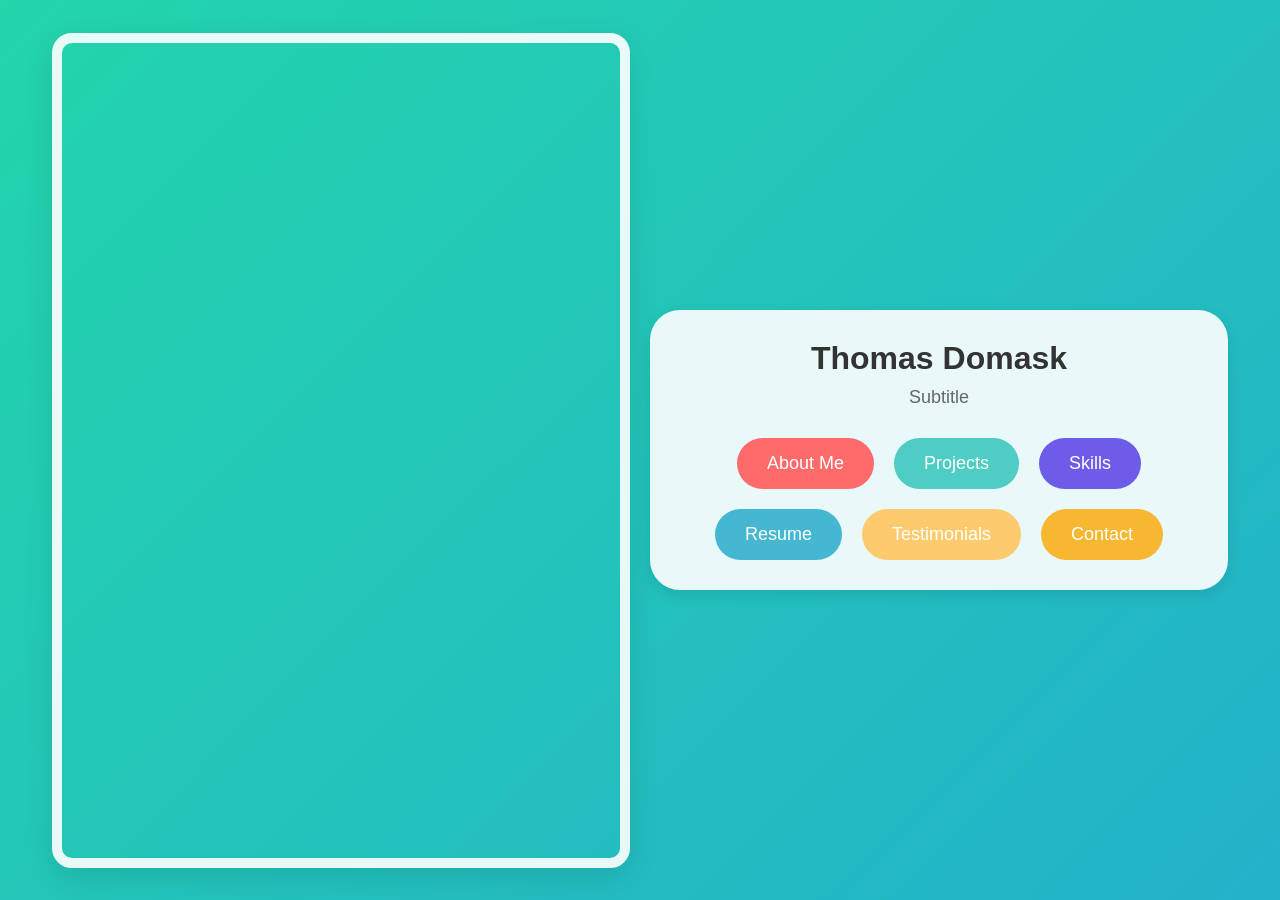
==== index.html @ 439bab8e "Update index.html" ====
<!DOCTYPE html>
<html lang="en">
<head>
    <meta charset="UTF-8">
    <meta name="viewport" content="width=device-width, initial-scale=1.0">
    <title>Thomas Domask's Portfolio</title>
    <style>
        :root {
            --container-bg: rgba(255, 255, 255, 0.9);
            --text-color: #333;
            --subtitle-color: #666;
            --shadow-color: rgba(0, 0, 0, 0.1);
            --border-color: rgba(255, 255, 255, 0.9);
        }
        @media (prefers-color-scheme: dark) {
            :root {
                --container-bg: rgba(30, 30, 30, 0.9);
                --text-color: #f0f0f0;
                --subtitle-color: #bbb;
                --shadow-color: rgba(0, 0, 0, 0.3);
                --border-color: rgba(30, 30, 30, 0.9);
            }
        }
        @keyframes gradient {
            0% { background-position: 0% 50%; }
            50% { background-position: 100% 50%; }
            100% { background-position: 0% 50%; }
        }
        html, body {
            height: 100%;
            margin: 0;
            padding: 0;
            overflow: hidden;
        }
        body {
            font-family: 'Arial', sans-serif;
            background: linear-gradient(-45deg, #ee7752, #e73c7e, #23a6d5, #23d5ab);
            background-size: 400% 400%;
            animation: gradient 15s ease infinite;
            display: flex;
            justify-content: center;
            align-items: center;
            color: var(--text-color);
        }
        .main-container {
            display: flex;
            width: 95%;
            height: 95vh;
            align-items: center;
            padding: 20px;
            box-sizing: border-box;
        }
        .image-container {
            flex: 1;
            height: 100%;
            display: flex;
            justify-content: center;
            align-items: center;
            padding-right: 20px;
        }
        .image-wrapper {
            width: 100%;
            height: 100%;
            position: relative;
            border: 10px solid var(--border-color);
            border-radius: 20px;
            overflow: hidden;
            box-shadow: 0 10px 30px var(--shadow-color);
        }
        .image {
            width: 100%;
            height: 100%;
            background-image: url('https://placeholder.com/1000x2000');
            background-size: cover;
            background-position: center;
            background-repeat: no-repeat;
        }
        .content-container {
            flex: 1;
            height: 100%;
            display: flex;
            justify-content: flex-start;
            align-items: center;
        }
        .content {
            background-color: var(--container-bg);
            border-radius: 30px;
            padding: 30px;
            width: 100%;
            max-height: 100%;
            overflow-y: auto;
            text-align: center;
            box-shadow: 0 5px 15px var(--shadow-color);
        }
        .name-title {
            text-align: center;
            margin-bottom: 30px;
        }
        h1 {
            color: var(--text-color);
            margin: 0 0 10px 0;
        }
        .subtitle {
            margin: 0;
            font-size: 18px;
            color: var(--subtitle-color);
        }
        .button-container {
            display: flex;
            justify-content: center;
            flex-wrap: wrap;
            gap: 20px;
            margin-top: 30px;
        }
        .button {
            padding: 15px 30px;
            font-size: 18px;
            text-decoration: none;
            color: white;
            border-radius: 50px;
            transition: transform 0.3s, box-shadow 0.3s;
        }
        .button:hover {
            transform: translateY(-5px);
            box-shadow: 0 5px 15px var(--shadow-color);
        }
        #aboutme { background-color: #ff6b6b; }
        #projects { background-color: #4ecdc4; }
        #skills { background-color: #6c5ce7; }
        #testimonials { background-color: #fdcb6e; }
        #resume { background-color: #45b7d1; }
        #contact { background-color: #f7b731; }

        @media (max-width: 768px) {
            .main-container {
                flex-direction: column;
                height: auto;
                overflow-y: auto;
            }
            .image-container, .content-container {
                width: 100%;
                padding-right: 0;
                margin-bottom: 20px;
            }
            .image-wrapper {
                height: 50vh;
            }
            .content {
                max-height: none;
            }
        }
    </style>
</head>
<body>
    <div class="main-container">
        <div class="image-container">
            <div class="image-wrapper">
                <div class="image"></div>
            </div>
        </div>
        <div class="content-container">
            <div class="content">
                <div class="name-title">
                    <h1>Thomas Domask</h1>
                    <p class="subtitle">Subtitle</p>
                </div>
                <div class="button-container">
                    <a href="#aboutme" class="button" id="aboutme">About Me</a>
                    <a href="#" class="button" id="projects">Projects</a>
                    <a href="#" class="button" id="skills">Skills</a>
                    <a href="#" class="button" id="resume">Resume</a>
                    <a href="#" class="button" id="testimonials">Testimonials</a>
                    <a href="#" class="button" id="contact">Contact</a>
                </div>
            </div>
        </div>
    </div>
</body>
</html>
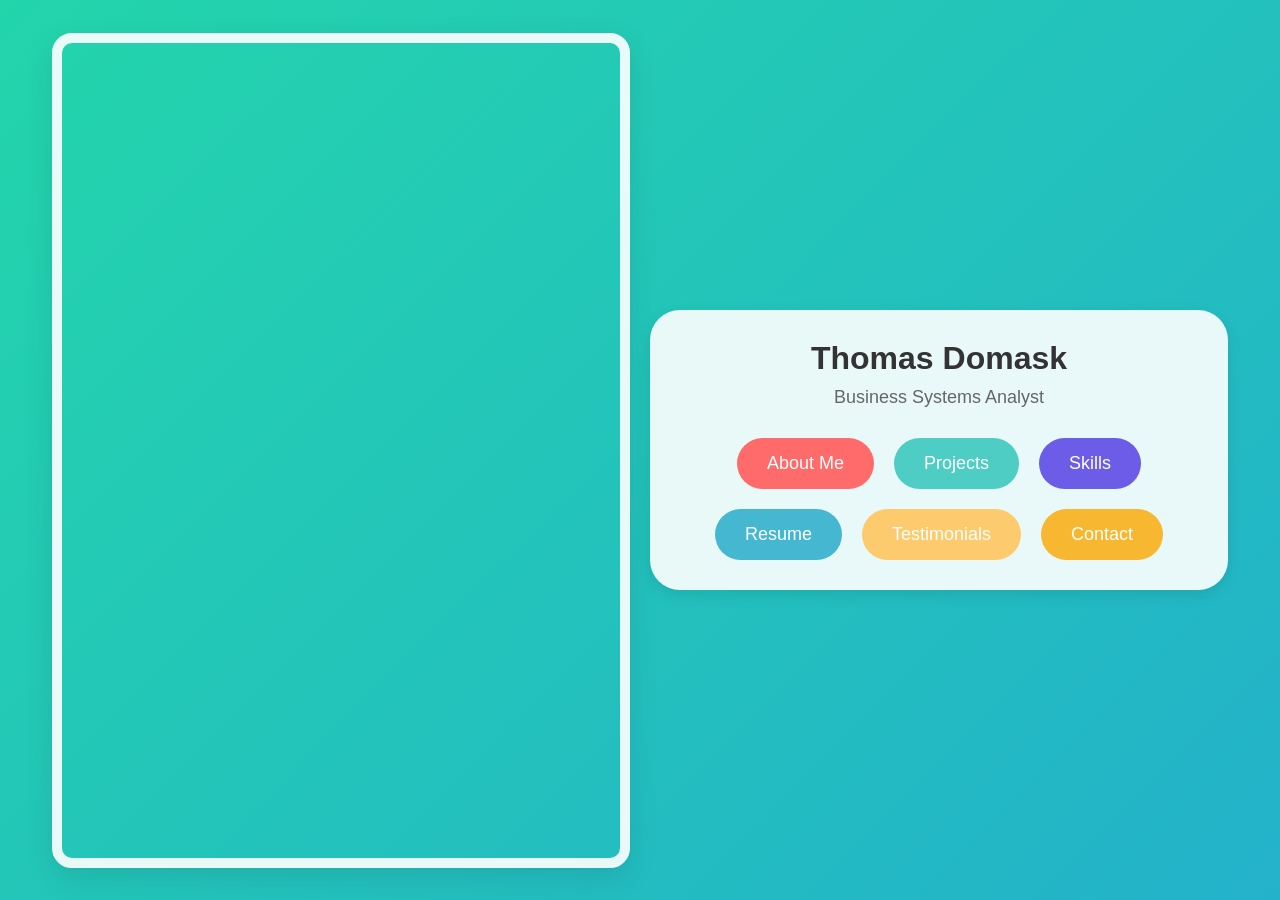
==== commit bb266ca0: "Update index.html" ====
--- a/index.html
+++ b/index.html
@@ -30,7 +30,6 @@
             height: 100%;
             margin: 0;
             padding: 0;
-            overflow: hidden;
         }
         body {
             font-family: 'Arial', sans-serif;
@@ -132,21 +131,37 @@
         #contact { background-color: #f7b731; }
 
         @media (max-width: 768px) {
+            body {
+                height: auto;
+                overflow-y: auto;
+            }
             .main-container {
                 flex-direction: column;
                 height: auto;
-                overflow-y: auto;
+                width: 100%;
+                padding: 10px;
+                box-sizing: border-box;
             }
             .image-container, .content-container {
                 width: 100%;
+                height: auto;
                 padding-right: 0;
                 margin-bottom: 20px;
             }
             .image-wrapper {
-                height: 50vh;
+                height: 40vh;
+                max-height: 300px;
             }
             .content {
                 max-height: none;
+                padding: 20px;
+            }
+            .button-container {
+                gap: 10px;
+            }
+            .button {
+                padding: 10px 20px;
+                font-size: 16px;
             }
         }
     </style>
@@ -162,15 +177,15 @@
             <div class="content">
                 <div class="name-title">
                     <h1>Thomas Domask</h1>
-                    <p class="subtitle">Subtitle</p>
+                    <p class="subtitle">Business Systems Analyst</p>
                 </div>
                 <div class="button-container">
-                    <a href="#aboutme" class="button" id="aboutme">About Me</a>
-                    <a href="#" class="button" id="projects">Projects</a>
-                    <a href="#" class="button" id="skills">Skills</a>
-                    <a href="#" class="button" id="resume">Resume</a>
-                    <a href="#" class="button" id="testimonials">Testimonials</a>
-                    <a href="#" class="button" id="contact">Contact</a>
+                    <a href="aboutme.html" class="button" id="aboutme">About Me</a>
+                    <a href="projects.html" class="button" id="projects">Projects</a>
+                    <a href="skills.html" class="button" id="skills">Skills</a>
+                    <a href="resume.html" class="button" id="resume">Resume</a>
+                    <a href="testimonials.html" class="button" id="testimonials">Testimonials</a>
+                    <a href="contact.html" class="button" id="contact">Contact</a>
                 </div>
             </div>
         </div>
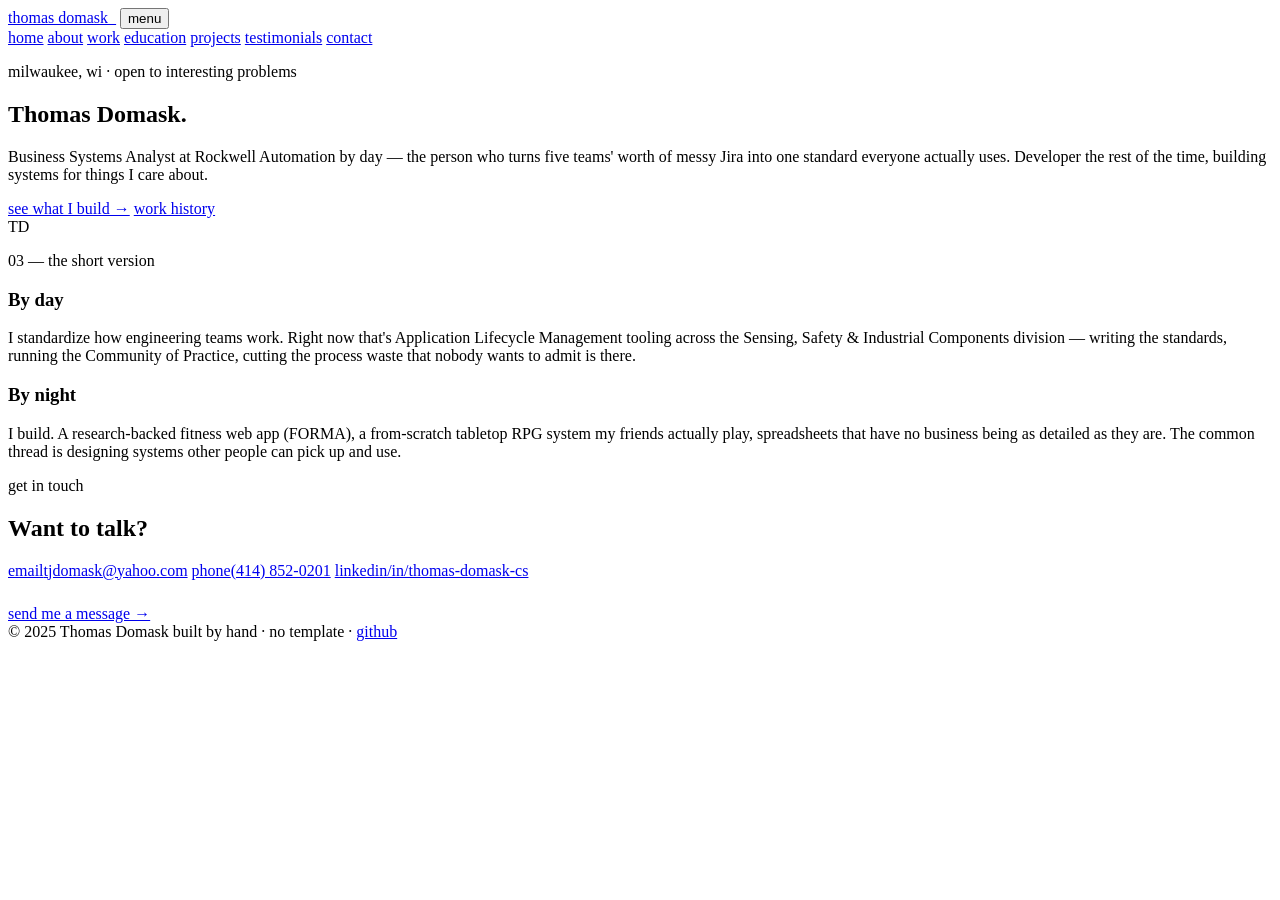
==== commit fcd5409b: "Add files via upload" ====
--- a/index.html
+++ b/index.html
@@ -1,194 +1,113 @@
 <!DOCTYPE html>
 <html lang="en">
 <head>
-    <meta charset="UTF-8">
-    <meta name="viewport" content="width=device-width, initial-scale=1.0">
-    <title>Thomas Domask's Portfolio</title>
-    <style>
-        :root {
-            --container-bg: rgba(255, 255, 255, 0.9);
-            --text-color: #333;
-            --subtitle-color: #666;
-            --shadow-color: rgba(0, 0, 0, 0.1);
-            --border-color: rgba(255, 255, 255, 0.9);
-        }
-        @media (prefers-color-scheme: dark) {
-            :root {
-                --container-bg: rgba(30, 30, 30, 0.9);
-                --text-color: #f0f0f0;
-                --subtitle-color: #bbb;
-                --shadow-color: rgba(0, 0, 0, 0.3);
-                --border-color: rgba(30, 30, 30, 0.9);
-            }
-        }
-        @keyframes gradient {
-            0% { background-position: 0% 50%; }
-            50% { background-position: 100% 50%; }
-            100% { background-position: 0% 50%; }
-        }
-        html, body {
-            height: 100%;
-            margin: 0;
-            padding: 0;
-        }
-        body {
-            font-family: 'Arial', sans-serif;
-            background: linear-gradient(-45deg, #ee7752, #e73c7e, #23a6d5, #23d5ab);
-            background-size: 400% 400%;
-            animation: gradient 15s ease infinite;
-            display: flex;
-            justify-content: center;
-            align-items: center;
-            color: var(--text-color);
-        }
-        .main-container {
-            display: flex;
-            width: 95%;
-            height: 95vh;
-            align-items: center;
-            padding: 20px;
-            box-sizing: border-box;
-        }
-        .image-container {
-            flex: 1;
-            height: 100%;
-            display: flex;
-            justify-content: center;
-            align-items: center;
-            padding-right: 20px;
-        }
-        .image-wrapper {
-            width: 100%;
-            height: 100%;
-            position: relative;
-            border: 10px solid var(--border-color);
-            border-radius: 20px;
-            overflow: hidden;
-            box-shadow: 0 10px 30px var(--shadow-color);
-        }
-        .image {
-            width: 100%;
-            height: 100%;
-            background-image: url('https://placeholder.com/1000x2000');
-            background-size: cover;
-            background-position: center;
-            background-repeat: no-repeat;
-        }
-        .content-container {
-            flex: 1;
-            height: 100%;
-            display: flex;
-            justify-content: flex-start;
-            align-items: center;
-        }
-        .content {
-            background-color: var(--container-bg);
-            border-radius: 30px;
-            padding: 30px;
-            width: 100%;
-            max-height: 100%;
-            overflow-y: auto;
-            text-align: center;
-            box-shadow: 0 5px 15px var(--shadow-color);
-        }
-        .name-title {
-            text-align: center;
-            margin-bottom: 30px;
-        }
-        h1 {
-            color: var(--text-color);
-            margin: 0 0 10px 0;
-        }
-        .subtitle {
-            margin: 0;
-            font-size: 18px;
-            color: var(--subtitle-color);
-        }
-        .button-container {
-            display: flex;
-            justify-content: center;
-            flex-wrap: wrap;
-            gap: 20px;
-            margin-top: 30px;
-        }
-        .button {
-            padding: 15px 30px;
-            font-size: 18px;
-            text-decoration: none;
-            color: white;
-            border-radius: 50px;
-            transition: transform 0.3s, box-shadow 0.3s;
-        }
-        .button:hover {
-            transform: translateY(-5px);
-            box-shadow: 0 5px 15px var(--shadow-color);
-        }
-        #aboutme { background-color: #ff6b6b; }
-        #projects { background-color: #4ecdc4; }
-        #skills { background-color: #6c5ce7; }
-        #testimonials { background-color: #fdcb6e; }
-        #resume { background-color: #45b7d1; }
-        #contact { background-color: #f7b731; }
+  <meta charset="UTF-8" />
+  <meta name="viewport" content="width=device-width, initial-scale=1.0" />
+  <title>Thomas Domask — Business Systems Analyst & Developer</title>
+  <meta name="description" content="Thomas Domask: Business Systems Analyst at Rockwell Automation and self-directed developer based in the Milwaukee area." />
 
-        @media (max-width: 768px) {
-            body {
-                height: auto;
-                overflow-y: auto;
-            }
-            .main-container {
-                flex-direction: column;
-                height: auto;
-                width: 100%;
-                padding: 10px;
-                box-sizing: border-box;
-            }
-            .image-container, .content-container {
-                width: 100%;
-                height: auto;
-                padding-right: 0;
-                margin-bottom: 20px;
-            }
-            .image-wrapper {
-                height: 40vh;
-                max-height: 300px;
-            }
-            .content {
-                max-height: none;
-                padding: 20px;
-            }
-            .button-container {
-                gap: 10px;
-            }
-            .button {
-                padding: 10px 20px;
-                font-size: 16px;
-            }
-        }
-    </style>
+  <!-- fonts: Space Grotesk for display, Inter for body, JetBrains Mono for labels -->
+  <link rel="preconnect" href="https://fonts.googleapis.com" />
+  <link rel="preconnect" href="https://fonts.gstatic.com" crossorigin />
+  <link href="https://fonts.googleapis.com/css2?family=Inter:wght@400;500&family=JetBrains+Mono:wght@400;500&family=Space+Grotesk:wght@500;600;700&display=swap" rel="stylesheet" />
+  <link rel="stylesheet" href="assets/style.css" />
 </head>
 <body>
-    <div class="main-container">
-        <div class="image-container">
-            <div class="image-wrapper">
-                <div class="image"></div>
-            </div>
+  <div class="bg-mesh" aria-hidden="true"></div>
+  <div class="bg-grain" aria-hidden="true"></div>
+
+  <!-- ===================== nav ===================== -->
+  <header class="topbar">
+    <div class="wrap">
+      <a class="brand" href="index.html">thomas&nbsp;domask<span class="dot">_</span></a>
+      <button class="burger" aria-label="Toggle menu" aria-expanded="false">menu</button>
+      <nav class="nav" aria-label="Primary">
+        <a href="index.html">home</a>
+        <a href="about.html">about</a>
+        <a href="experience.html">work</a>
+        <a href="education.html">education</a>
+        <a href="projects.html">projects</a>
+        <a href="testimonials.html">testimonials</a>
+        <a href="contact.html">contact</a>
+      </nav>
+    </div>
+  </header>
+
+  <!-- ===================== hero ===================== -->
+  <main>
+    <section class="hero wrap">
+      <div class="hero-grid">
+        <div>
+          <p class="eyebrow">milwaukee, wi · open to interesting problems</p>
+          <h1>Thomas&nbsp;Domask<span class="accent">.</span></h1>
+          <p class="lede">
+            Business Systems Analyst at Rockwell Automation by day —
+            the person who turns five teams' worth of messy Jira into
+            one standard everyone actually uses. Developer the rest of
+            the time, building systems for things I care about.
+          </p>
+          <div class="cta-row">
+            <a class="btn btn-solid" href="projects.html">see what I build &rarr;</a>
+            <a class="btn btn-ghost" href="experience.html">work history</a>
+          </div>
         </div>
-        <div class="content-container">
-            <div class="content">
-                <div class="name-title">
-                    <h1>Thomas Domask</h1>
-                    <p class="subtitle">Business Systems Analyst</p>
-                </div>
-                <div class="button-container">
-                    <a href="aboutme.html" class="button" id="aboutme">About Me</a>
-                    <a href="projects.html" class="button" id="projects">Projects</a>
-                    <a href="skills.html" class="button" id="skills">Skills</a>
-                    <a href="resume.html" class="button" id="resume">Resume</a>
-                    <a href="testimonials.html" class="button" id="testimonials">Testimonials</a>
-                    <a href="contact.html" class="button" id="contact">Contact</a>
-                </div>
-            </div>
+
+        <!-- portrait placeholder. swap the initials block for a real
+             photo by replacing this div with <img class="portrait-img" ...> -->
+        <div class="portrait" role="img" aria-label="Thomas Domask">TD</div>
+      </div>
+    </section>
+
+    <!-- ============== quick "what I do" strip ============== -->
+    <section class="section wrap">
+      <p class="eyebrow reveal">03 — the short version</p>
+      <div class="card-grid two">
+        <div class="panel reveal">
+          <h3>By day</h3>
+          <p>
+            I standardize how engineering teams work. Right now that's
+            Application Lifecycle Management tooling across the Sensing,
+            Safety &amp; Industrial Components division — writing the
+            standards, running the Community of Practice, cutting the
+            process waste that nobody wants to admit is there.
+          </p>
         </div>
-    </div>
+        <div class="panel reveal">
+          <h3>By night</h3>
+          <p>
+            I build. A research-backed fitness web app (FORMA), a
+            from-scratch tabletop RPG system my friends actually play,
+            spreadsheets that have no business being as detailed as
+            they are. The common thread is designing systems other
+            people can pick up and use.
+          </p>
+        </div>
+      </div>
+    </section>
+
+    <!-- ============== contact teaser ============== -->
+    <section class="section wrap">
+      <div class="panel reveal">
+        <p class="eyebrow">get in touch</p>
+        <h2>Want to talk?</h2>
+        <div class="contact-lines">
+          <a href="mailto:tjdomask@yahoo.com"><span class="k">email</span>tjdomask@yahoo.com</a>
+          <a href="tel:+14148520201"><span class="k">phone</span>(414) 852-0201</a>
+          <a href="https://www.linkedin.com/in/thomas-domask-cs/" target="_blank" rel="noopener"><span class="k">linkedin</span>/in/thomas-domask-cs</a>
+        </div>
+        <div class="cta-row" style="margin-top:1.6rem">
+          <a class="btn btn-solid" href="contact.html">send me a message &rarr;</a>
+        </div>
+      </div>
+    </section>
+  </main>
+
+  <!-- ===================== footer ===================== -->
+  <footer class="foot wrap">
+    <span>&copy; <span data-year>2025</span> Thomas Domask</span>
+    <span>built by hand · no template · <a href="https://github.com/tjdomask23" target="_blank" rel="noopener">github</a></span>
+  </footer>
+
+  <script src="assets/site.js"></script>
 </body>
 </html>
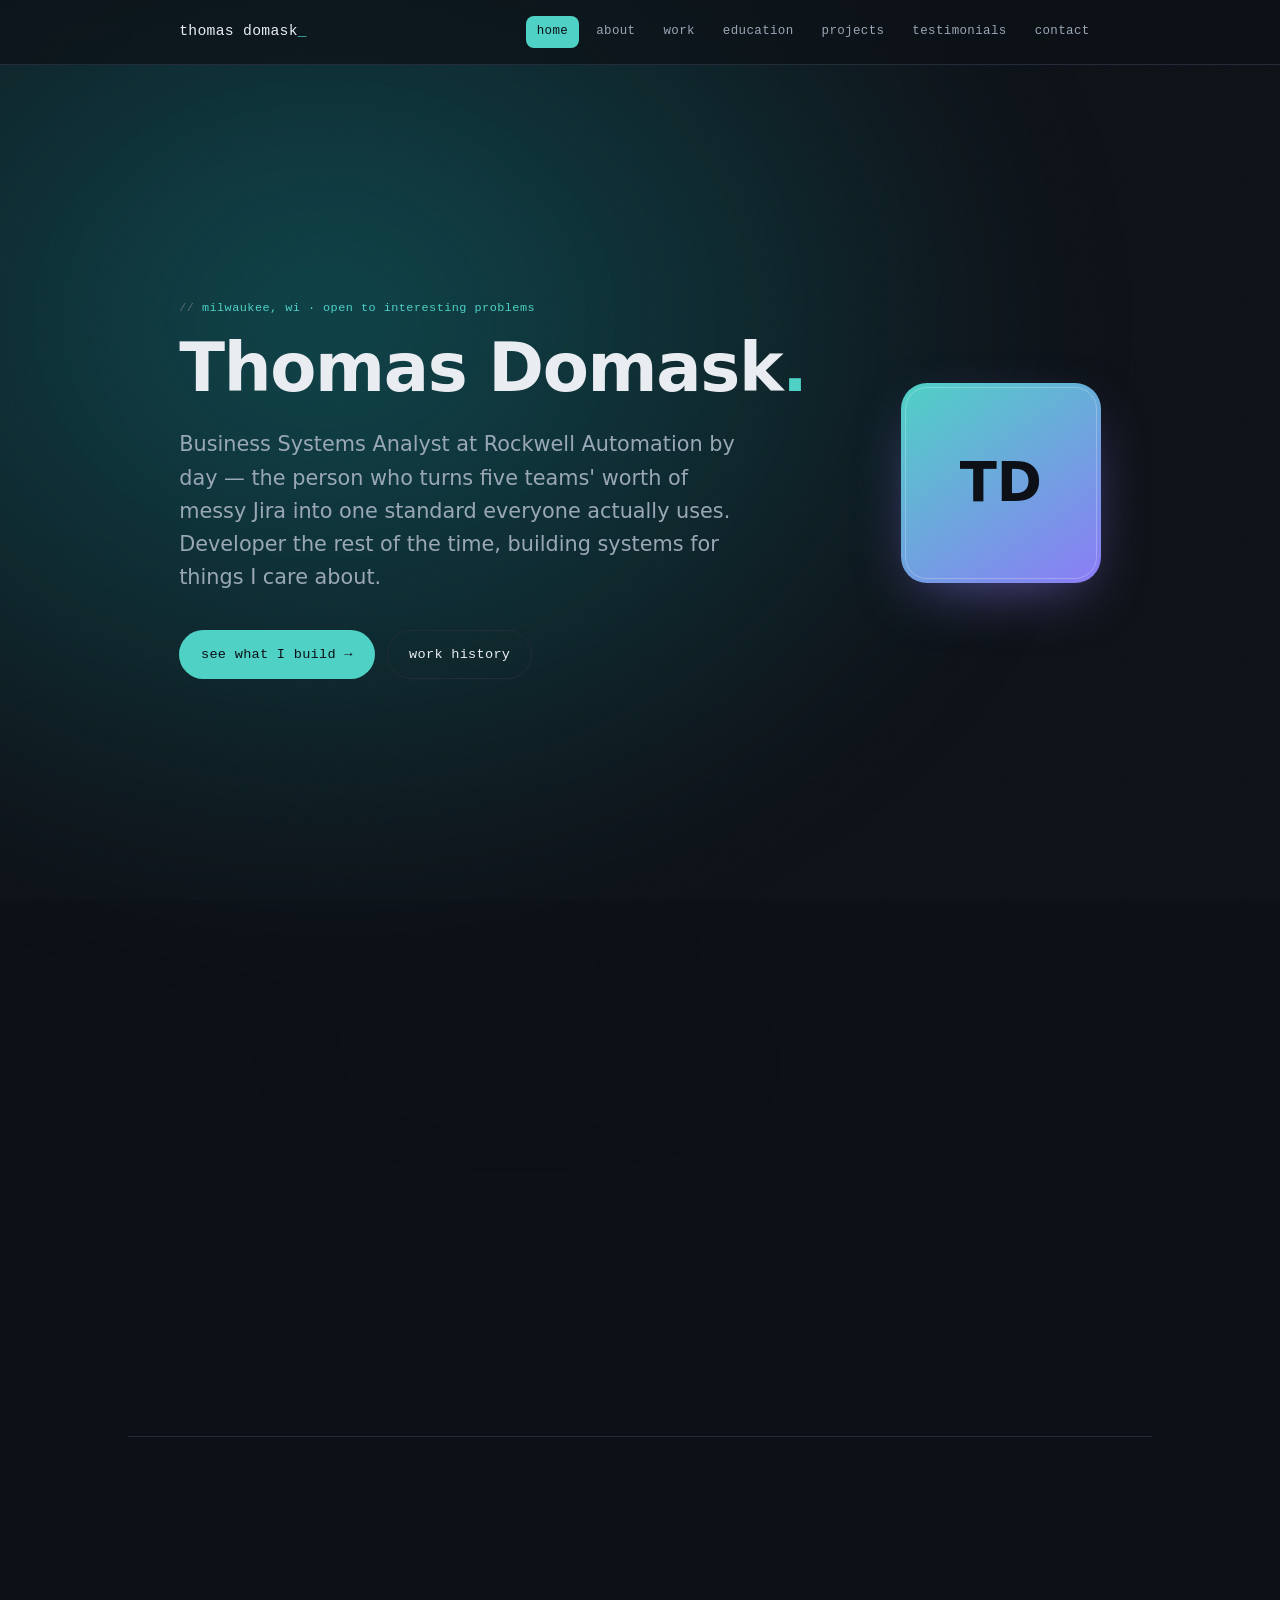
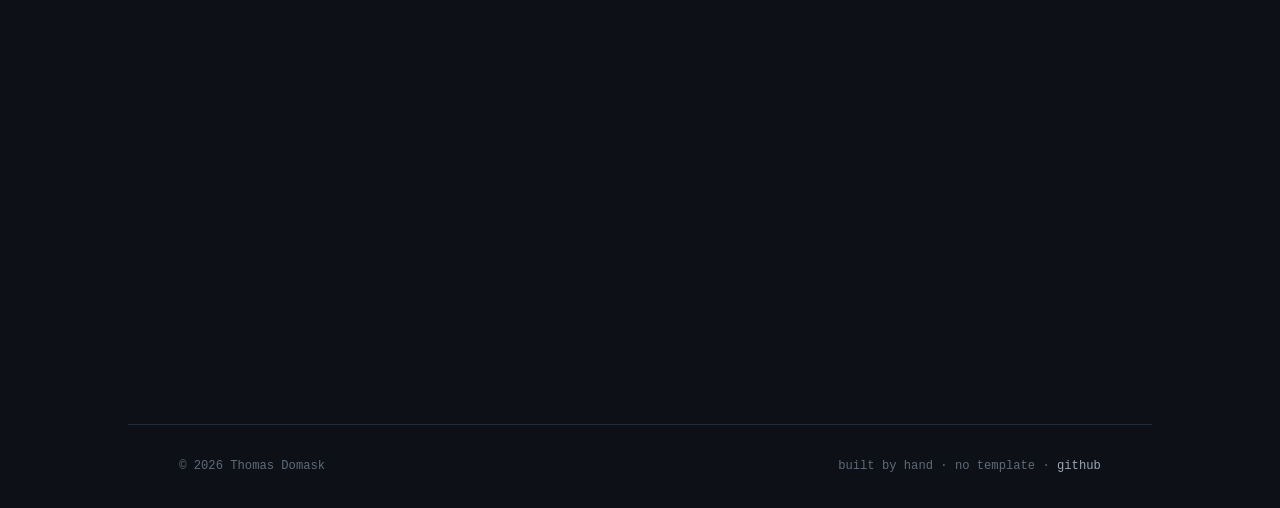
==== commit 2d7d8fb3: "Add files via upload" ====
--- a/index.html
+++ b/index.html
@@ -10,7 +10,7 @@
   <link rel="preconnect" href="https://fonts.googleapis.com" />
   <link rel="preconnect" href="https://fonts.gstatic.com" crossorigin />
   <link href="https://fonts.googleapis.com/css2?family=Inter:wght@400;500&family=JetBrains+Mono:wght@400;500&family=Space+Grotesk:wght@500;600;700&display=swap" rel="stylesheet" />
-  <link rel="stylesheet" href="assets/style.css" />
+  <link rel="stylesheet" href="style.css" />
 </head>
 <body>
   <div class="bg-mesh" aria-hidden="true"></div>
@@ -108,6 +108,6 @@
     <span>built by hand · no template · <a href="https://github.com/tjdomask23" target="_blank" rel="noopener">github</a></span>
   </footer>
 
-  <script src="assets/site.js"></script>
+  <script src="site.js"></script>
 </body>
 </html>
--- a/style.css
+++ b/style.css
@@ -0,0 +1,407 @@
+/* ============================================================
+   style.css — portfolio for Thomas Domask
+   Started this rebuild June 2025. Wanted the whole thing to
+   feel like the stuff I actually build: structured systems.
+   One stylesheet, shared across every page. If I change a
+   token here it changes everywhere, which is the point.
+   ------------------------------------------------------------
+   Tokens live in :root. Everything else references them.
+   ============================================================ */
+
+:root {
+  /* --- color: ink background, one cyan->violet accent --- */
+  --ink:        #0d1117;
+  --ink-soft:   #131a23;
+  --panel:      #161d27;
+  --panel-line: #232c38;
+  --paper:      #e9edf2;   /* main text */
+  --paper-dim:  #9aa7b6;   /* secondary text */
+  --paper-faint:#5d6b7a;   /* captions, dividers */
+
+  --cyan:   #4fd1c5;
+  --violet: #8b7cf6;
+  --accent: var(--cyan);
+
+  /* --- type --- */
+  --display: "Space Grotesk", system-ui, sans-serif;
+  --body:    "Inter", system-ui, -apple-system, sans-serif;
+  --mono:    "JetBrains Mono", "SF Mono", Menlo, monospace;
+
+  /* --- scale & motion --- */
+  --measure: 64rem;
+  --pad:     clamp(1.25rem, 4vw, 3.5rem);
+  --ease:    cubic-bezier(0.22, 1, 0.36, 1);
+  --radius:  14px;
+}
+
+/* reset-ish. I only zero what I actually touch. */
+*, *::before, *::after { box-sizing: border-box; }
+html { scroll-behavior: smooth; }
+body {
+  margin: 0;
+  min-height: 100dvh;
+  font-family: var(--body);
+  color: var(--paper);
+  background: var(--ink);
+  line-height: 1.6;
+  -webkit-font-smoothing: antialiased;
+  overflow-x: hidden;
+}
+
+/* ------------------------------------------------------------
+   ambient background. slow mesh-ish gradient, low contrast.
+   the old site had a strobing rainbow. this is the grown-up
+   version of that idea — still moving, doesn't fight the text.
+   ------------------------------------------------------------ */
+.bg-mesh {
+  position: fixed;
+  inset: -20%;
+  z-index: -2;
+  filter: blur(70px) saturate(125%);
+  opacity: 0.55;
+  background:
+    radial-gradient(38% 44% at 18% 22%, #1f6f74 0%, transparent 60%),
+    radial-gradient(34% 40% at 82% 18%, #4b3f8f 0%, transparent 60%),
+    radial-gradient(46% 52% at 70% 86%, #16505a 0%, transparent 62%),
+    radial-gradient(40% 46% at 24% 80%, #3a2f73 0%, transparent 60%);
+  background-size: 180% 180%;
+  animation: drift 26s var(--ease) infinite alternate;
+}
+.bg-grain {
+  position: fixed;
+  inset: 0;
+  z-index: -1;
+  pointer-events: none;
+  opacity: 0.035;
+  /* tiny inline svg noise so I don't ship an image file */
+  background-image: url("data:image/svg+xml,%3Csvg xmlns='http://www.w3.org/2000/svg' width='120' height='120'%3E%3Cfilter id='n'%3E%3CfeTurbulence type='fractalNoise' baseFrequency='0.9' numOctaves='2'/%3E%3C/filter%3E%3Crect width='100%25' height='100%25' filter='url(%23n)'/%3E%3C/svg%3E");
+}
+@keyframes drift {
+  0%   { background-position:   0% 0%; }
+  100% { background-position: 100% 100%; }
+}
+
+/* layout shell ------------------------------------------------ */
+.wrap {
+  width: 100%;
+  max-width: var(--measure);
+  margin-inline: auto;
+  padding-inline: var(--pad);
+}
+
+/* nav --------------------------------------------------------- */
+.topbar {
+  position: sticky;
+  top: 0;
+  z-index: 50;
+  backdrop-filter: blur(12px);
+  background: color-mix(in srgb, var(--ink) 72%, transparent);
+  border-bottom: 1px solid var(--panel-line);
+}
+.topbar .wrap {
+  display: flex;
+  align-items: center;
+  justify-content: space-between;
+  min-height: 64px;
+  gap: 1rem;
+}
+.brand {
+  font-family: var(--mono);
+  font-size: 0.92rem;
+  letter-spacing: 0.02em;
+  color: var(--paper);
+  text-decoration: none;
+  white-space: nowrap;
+}
+.brand .dot { color: var(--accent); }
+
+.nav {
+  display: flex;
+  gap: 0.35rem;
+  flex-wrap: wrap;
+}
+.nav a {
+  font-family: var(--mono);
+  font-size: 0.78rem;
+  letter-spacing: 0.03em;
+  color: var(--paper-dim);
+  text-decoration: none;
+  padding: 0.4rem 0.7rem;
+  border-radius: 8px;
+  transition: color 0.2s, background 0.2s;
+}
+.nav a:hover { color: var(--paper); background: var(--panel); }
+.nav a[aria-current="page"] {
+  color: var(--ink);
+  background: var(--accent);
+}
+
+/* burger for small screens */
+.burger {
+  display: none;
+  background: none;
+  border: 1px solid var(--panel-line);
+  color: var(--paper);
+  font-family: var(--mono);
+  font-size: 0.8rem;
+  padding: 0.4rem 0.7rem;
+  border-radius: 8px;
+  cursor: pointer;
+}
+
+/* eyebrow / section labels — the signature device.
+   styled like a code comment because that's what I do all day. */
+.eyebrow {
+  font-family: var(--mono);
+  font-size: clamp(0.68rem, 2.4vw, 0.74rem);
+  letter-spacing: 0.04em;
+  color: var(--accent);
+  text-transform: lowercase;
+  margin-bottom: 0.9rem;
+  overflow-wrap: anywhere;
+}
+.eyebrow::before { content: "// "; color: var(--paper-faint); }
+
+/* headings ---------------------------------------------------- */
+h1, h2, h3 { font-family: var(--display); font-weight: 600; line-height: 1.1; margin: 0; }
+h1 { font-size: clamp(2.4rem, 6vw, 4.2rem); letter-spacing: -0.02em; }
+h2 { font-size: clamp(1.5rem, 3.4vw, 2.1rem); letter-spacing: -0.01em; }
+h3 { font-size: 1.15rem; }
+
+p { color: var(--paper-dim); }
+a { color: var(--accent); }
+
+/* sections ---------------------------------------------------- */
+.section { padding-block: clamp(3rem, 8vw, 6rem); }
+.section + .section { border-top: 1px solid var(--panel-line); }
+
+/* hero -------------------------------------------------------- */
+.hero {
+  min-height: calc(100dvh - 64px);
+  display: flex;
+  flex-direction: column;
+  justify-content: center;
+  padding-block: 3rem;
+}
+.hero h1 .accent { color: var(--accent); }
+.hero .lede {
+  max-width: 42ch;
+  font-size: clamp(1.05rem, 2vw, 1.3rem);
+  color: var(--paper-dim);
+  margin-top: 1.4rem;
+}
+.hero .cta-row { display: flex; gap: 0.8rem; flex-wrap: wrap; margin-top: 2.2rem; }
+
+/* portrait blob in hero */
+.portrait {
+  width: clamp(120px, 22vw, 200px);
+  aspect-ratio: 1;
+  border-radius: 26px;
+  background:
+    linear-gradient(145deg, var(--cyan), var(--violet));
+  display: grid;
+  place-items: center;
+  font-family: var(--display);
+  font-weight: 600;
+  font-size: clamp(2.2rem, 6vw, 3.4rem);
+  color: var(--ink);
+  box-shadow: 0 20px 60px -20px color-mix(in srgb, var(--violet) 60%, transparent);
+  position: relative;
+}
+.portrait::after {
+  content: "";
+  position: absolute;
+  inset: 4px;
+  border-radius: 22px;
+  border: 1px solid rgba(255,255,255,0.25);
+}
+.hero-grid {
+  display: grid;
+  grid-template-columns: 1fr auto;
+  align-items: center;
+  gap: clamp(1.5rem, 5vw, 4rem);
+}
+
+/* buttons ----------------------------------------------------- */
+.btn {
+  display: inline-flex;
+  align-items: center;
+  gap: 0.5rem;
+  font-family: var(--mono);
+  font-size: 0.85rem;
+  letter-spacing: 0.02em;
+  text-decoration: none;
+  padding: 0.8rem 1.3rem;
+  border-radius: 50px;
+  border: 1px solid transparent;
+  cursor: pointer;
+  transition: transform 0.25s var(--ease), box-shadow 0.25s, background 0.2s, border-color 0.2s;
+}
+.btn-solid { background: var(--accent); color: var(--ink); font-weight: 500; }
+.btn-solid:hover { transform: translateY(-3px); box-shadow: 0 10px 30px -10px var(--accent); }
+.btn-ghost { background: transparent; color: var(--paper); border-color: var(--panel-line); }
+.btn-ghost:hover { transform: translateY(-3px); border-color: var(--accent); color: var(--accent); }
+
+/* cards & panels ---------------------------------------------- */
+.panel {
+  background: color-mix(in srgb, var(--panel) 88%, transparent);
+  border: 1px solid var(--panel-line);
+  border-radius: var(--radius);
+  padding: clamp(1.4rem, 3vw, 2rem);
+}
+
+.card-grid { display: grid; gap: 1.1rem; }
+@media (min-width: 720px) { .card-grid.two { grid-template-columns: 1fr 1fr; } }
+
+.proj { position: relative; overflow: hidden; }
+.proj::before {
+  content: "";
+  position: absolute;
+  left: 0; top: 0; bottom: 0;
+  width: 3px;
+  background: linear-gradient(var(--cyan), var(--violet));
+  opacity: 0.8;
+}
+.proj h3 { margin-bottom: 0.5rem; }
+.tag-row { display: flex; flex-wrap: wrap; gap: 0.4rem; margin-top: 1rem; }
+.tag {
+  font-family: var(--mono);
+  font-size: 0.7rem;
+  color: var(--paper-dim);
+  border: 1px solid var(--panel-line);
+  border-radius: 6px;
+  padding: 0.22rem 0.5rem;
+}
+.proj .meta { font-family: var(--mono); font-size: 0.74rem; color: var(--paper-faint); margin-top: 0.8rem; }
+
+/* timeline (work + education) --------------------------------- */
+.timeline { display: grid; gap: 1.1rem; }
+.tl-item { position: relative; padding-left: 1.6rem; }
+.tl-item::before {
+  content: "";
+  position: absolute;
+  left: 0; top: 0.55rem;
+  width: 9px; height: 9px;
+  border-radius: 50%;
+  background: var(--accent);
+  box-shadow: 0 0 0 4px color-mix(in srgb, var(--accent) 22%, transparent);
+}
+.tl-item:not(:last-child)::after {
+  content: "";
+  position: absolute;
+  left: 4px; top: 1.3rem; bottom: -1.1rem;
+  width: 1px;
+  background: var(--panel-line);
+}
+.tl-head { display: flex; flex-wrap: wrap; align-items: baseline; gap: 0.5rem 0.9rem; }
+.tl-head .role { font-family: var(--display); font-size: 1.1rem; color: var(--paper); }
+.tl-head .org { color: var(--accent); font-size: 0.95rem; }
+.tl-head .when { margin-left: auto; font-family: var(--mono); font-size: 0.74rem; color: var(--paper-faint); }
+.tl-item ul { margin: 0.7rem 0 0; padding-left: 1.1rem; }
+.tl-item li { color: var(--paper-dim); margin-bottom: 0.35rem; }
+.tl-item li::marker { color: var(--paper-faint); }
+
+/* skills cluster ---------------------------------------------- */
+.cluster { margin-bottom: 1.6rem; }
+.cluster .label { font-family: var(--mono); font-size: 0.78rem; color: var(--accent); margin-bottom: 0.6rem; }
+.chips { display: flex; flex-wrap: wrap; gap: 0.45rem; }
+.chip {
+  font-size: 0.82rem;
+  color: var(--paper);
+  background: var(--panel);
+  border: 1px solid var(--panel-line);
+  border-radius: 8px;
+  padding: 0.35rem 0.7rem;
+  transition: border-color 0.2s, transform 0.2s;
+}
+.chip:hover { border-color: var(--accent); transform: translateY(-2px); }
+
+/* contact + forms --------------------------------------------- */
+.field { display: flex; flex-direction: column; gap: 0.4rem; margin-bottom: 1rem; }
+.field label { font-family: var(--mono); font-size: 0.76rem; color: var(--paper-dim); }
+.field input, .field textarea {
+  font-family: var(--body);
+  font-size: 0.95rem;
+  color: var(--paper);
+  background: var(--ink-soft);
+  border: 1px solid var(--panel-line);
+  border-radius: 10px;
+  padding: 0.75rem 0.9rem;
+  transition: border-color 0.2s;
+}
+.field input:focus, .field textarea:focus { outline: none; border-color: var(--accent); }
+.field textarea { resize: vertical; min-height: 130px; }
+
+.formnote {
+  font-family: var(--mono);
+  font-size: 0.74rem;
+  color: var(--paper-faint);
+  margin-top: 0.5rem;
+}
+.status { font-family: var(--mono); font-size: 0.82rem; margin-top: 1rem; min-height: 1.2rem; }
+.status.ok  { color: var(--cyan); }
+.status.bad { color: #f08a8a; }
+
+.contact-lines { display: grid; gap: 0.6rem; margin-top: 1.2rem; }
+.contact-lines a { color: var(--paper); text-decoration: none; }
+.contact-lines a:hover { color: var(--accent); }
+.contact-lines .k { font-family: var(--mono); font-size: 0.74rem; color: var(--paper-faint); display: block; }
+
+/* resume embed ------------------------------------------------ */
+.pdf-frame {
+  width: 100%;
+  height: min(82vh, 1000px);
+  border: 1px solid var(--panel-line);
+  border-radius: var(--radius);
+  background: #fff;
+}
+
+/* footer ------------------------------------------------------ */
+.foot {
+  border-top: 1px solid var(--panel-line);
+  padding-block: 2rem;
+  font-family: var(--mono);
+  font-size: 0.76rem;
+  color: var(--paper-faint);
+  display: flex;
+  flex-wrap: wrap;
+  gap: 0.6rem 1.2rem;
+  justify-content: space-between;
+}
+.foot a { color: var(--paper-dim); text-decoration: none; }
+.foot a:hover { color: var(--accent); }
+
+/* scroll reveal — JS adds .in when element enters viewport */
+.reveal { opacity: 0; transform: translateY(18px); transition: opacity 0.6s var(--ease), transform 0.6s var(--ease); }
+.reveal.in { opacity: 1; transform: none; }
+
+/* prose blocks (about page) */
+.prose p { max-width: 62ch; margin-bottom: 1.1rem; }
+.prose p:first-of-type { color: var(--paper); font-size: 1.1rem; }
+
+/* responsive nav --------------------------------------------- */
+@media (max-width: 680px) {
+  .burger { display: inline-block; }
+  .nav {
+    position: absolute;
+    top: 64px; left: 0; right: 0;
+    flex-direction: column;
+    gap: 0;
+    background: var(--ink-soft);
+    border-bottom: 1px solid var(--panel-line);
+    padding: 0.5rem var(--pad) 1rem;
+    display: none;
+  }
+  .nav.open { display: flex; }
+  .nav a { padding: 0.7rem 0.4rem; }
+  .hero-grid { grid-template-columns: 1fr; }
+  .portrait { order: -1; }
+  .tl-head .when { margin-left: 0; width: 100%; }
+}
+
+/* respect reduced motion */
+@media (prefers-reduced-motion: reduce) {
+  .bg-mesh { animation: none; }
+  .reveal { transition: none; opacity: 1; transform: none; }
+  html { scroll-behavior: auto; }
+}
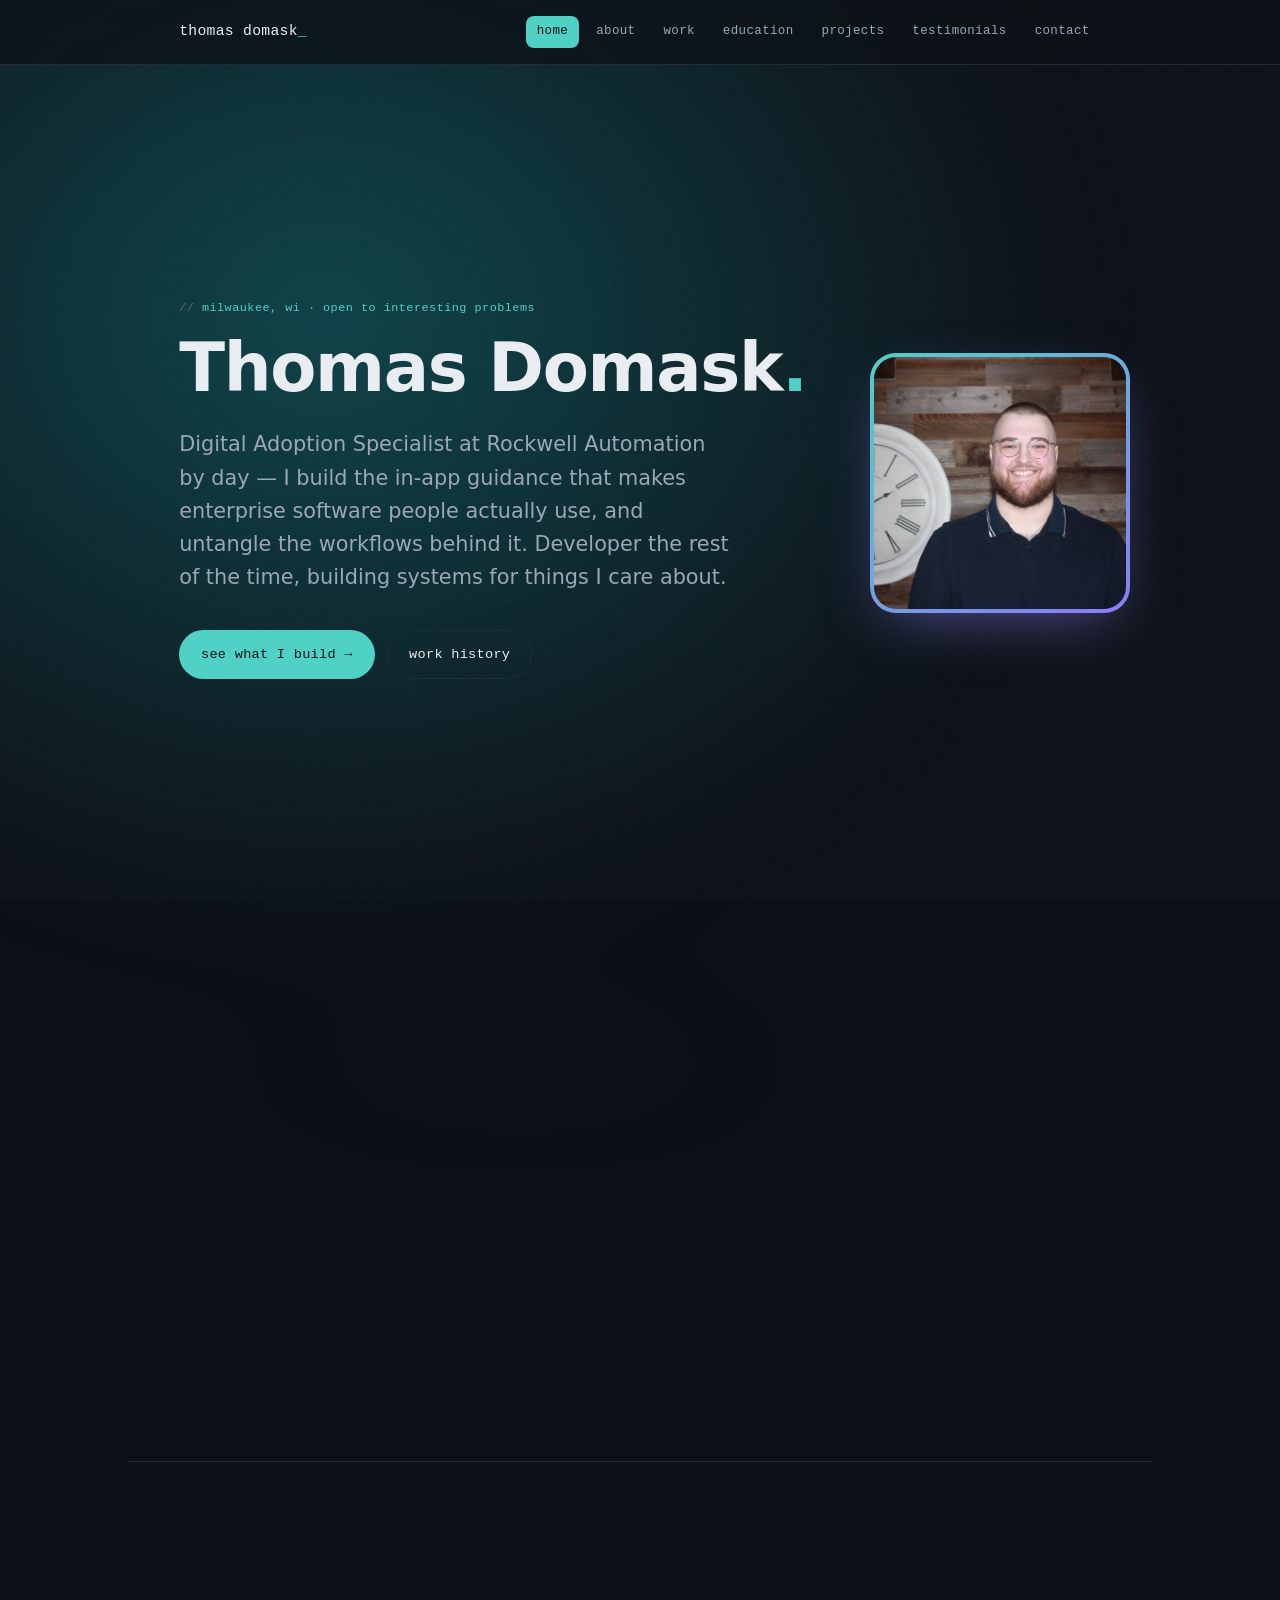
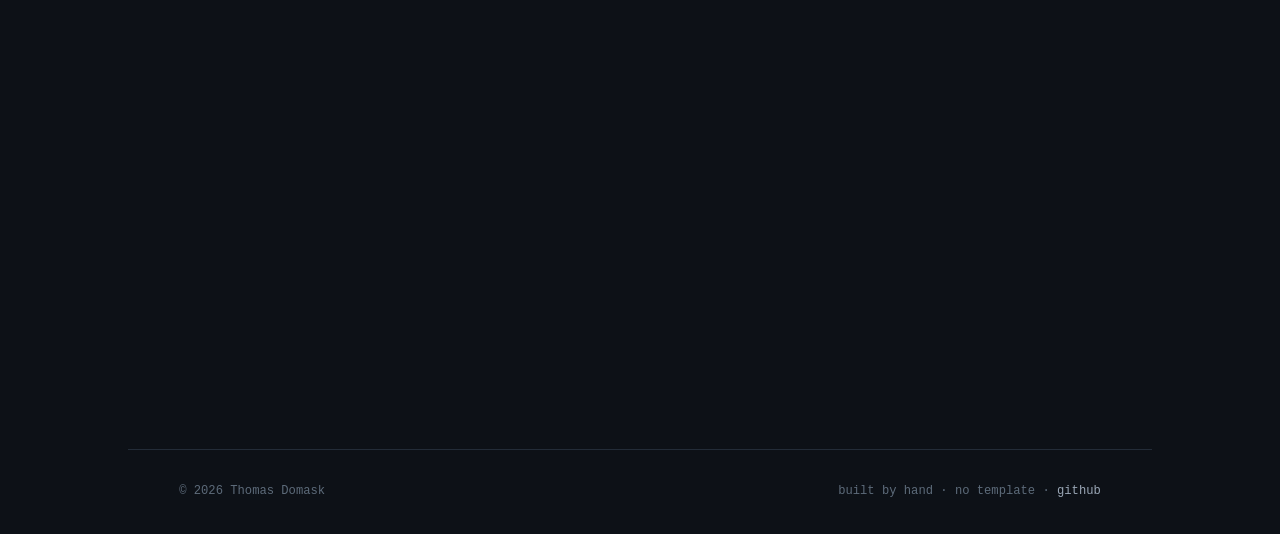
==== commit 2443e6ff: "Add files via upload" ====
--- a/index.html
+++ b/index.html
@@ -3,8 +3,8 @@
 <head>
   <meta charset="UTF-8" />
   <meta name="viewport" content="width=device-width, initial-scale=1.0" />
-  <title>Thomas Domask — Business Systems Analyst & Developer</title>
-  <meta name="description" content="Thomas Domask: Business Systems Analyst at Rockwell Automation and self-directed developer based in the Milwaukee area." />
+  <title>Thomas Domask — Digital Adoption Specialist & Developer</title>
+  <meta name="description" content="Thomas Domask: Digital Adoption Specialist at Rockwell Automation and self-directed developer based in the Milwaukee area." />
 
   <!-- fonts: Space Grotesk for display, Inter for body, JetBrains Mono for labels -->
   <link rel="preconnect" href="https://fonts.googleapis.com" />
@@ -41,10 +41,11 @@
           <p class="eyebrow">milwaukee, wi · open to interesting problems</p>
           <h1>Thomas&nbsp;Domask<span class="accent">.</span></h1>
           <p class="lede">
-            Business Systems Analyst at Rockwell Automation by day —
-            the person who turns five teams' worth of messy Jira into
-            one standard everyone actually uses. Developer the rest of
-            the time, building systems for things I care about.
+            Digital Adoption Specialist at Rockwell Automation by day —
+            I build the in-app guidance that makes enterprise software
+            people actually use, and untangle the workflows behind it.
+            Developer the rest of the time, building systems for things
+            I care about.
           </p>
           <div class="cta-row">
             <a class="btn btn-solid" href="projects.html">see what I build &rarr;</a>
@@ -52,9 +53,10 @@
           </div>
         </div>
 
-        <!-- portrait placeholder. swap the initials block for a real
-             photo by replacing this div with <img class="portrait-img" ...> -->
-        <div class="portrait" role="img" aria-label="Thomas Domask">TD</div>
+        <!-- portrait -->
+        <div class="portrait">
+          <img src="thomas.jpg" alt="Thomas Domask" class="portrait-img" />
+        </div>
       </div>
     </section>
 
@@ -65,11 +67,12 @@
         <div class="panel reveal">
           <h3>By day</h3>
           <p>
-            I standardize how engineering teams work. Right now that's
-            Application Lifecycle Management tooling across the Sensing,
-            Safety &amp; Industrial Components division — writing the
-            standards, running the Community of Practice, cutting the
-            process waste that nobody wants to admit is there.
+            I make enterprise software people actually use. That means
+            building in-application WalkMe guidance for internal tools,
+            partnering with process owners to find where adoption breaks
+            down, and redesigning my team's workflows so we ship it
+            faster. Before this I spent two years standardizing Jira and
+            Agile practice across a Rockwell business unit.
           </p>
         </div>
         <div class="panel reveal">
--- a/style.css
+++ b/style.css
@@ -192,28 +192,33 @@
 }
 .hero .cta-row { display: flex; gap: 0.8rem; flex-wrap: wrap; margin-top: 2.2rem; }
 
-/* portrait blob in hero */
+/* portrait in hero — holds a real photo, gradient becomes the frame */
 .portrait {
-  width: clamp(120px, 22vw, 200px);
+  width: clamp(150px, 26vw, 260px);
   aspect-ratio: 1;
   border-radius: 26px;
-  background:
-    linear-gradient(145deg, var(--cyan), var(--violet));
+  background: linear-gradient(145deg, var(--cyan), var(--violet));
+  padding: 4px;
+  box-shadow: 0 20px 60px -20px color-mix(in srgb, var(--violet) 60%, transparent);
+  position: relative;
+}
+.portrait-img {
+  width: 100%;
+  height: 100%;
+  object-fit: cover;
+  /* crop toward the subject (right side of the frame), not the wall */
+  object-position: 68% 28%;
+  border-radius: 22px;
+  display: block;
+}
+/* fallback styling if .portrait is still used with text initials */
+.portrait:not(:has(.portrait-img)) {
   display: grid;
   place-items: center;
   font-family: var(--display);
   font-weight: 600;
   font-size: clamp(2.2rem, 6vw, 3.4rem);
   color: var(--ink);
-  box-shadow: 0 20px 60px -20px color-mix(in srgb, var(--violet) 60%, transparent);
-  position: relative;
-}
-.portrait::after {
-  content: "";
-  position: absolute;
-  inset: 4px;
-  border-radius: 22px;
-  border: 1px solid rgba(255,255,255,0.25);
 }
 .hero-grid {
   display: grid;
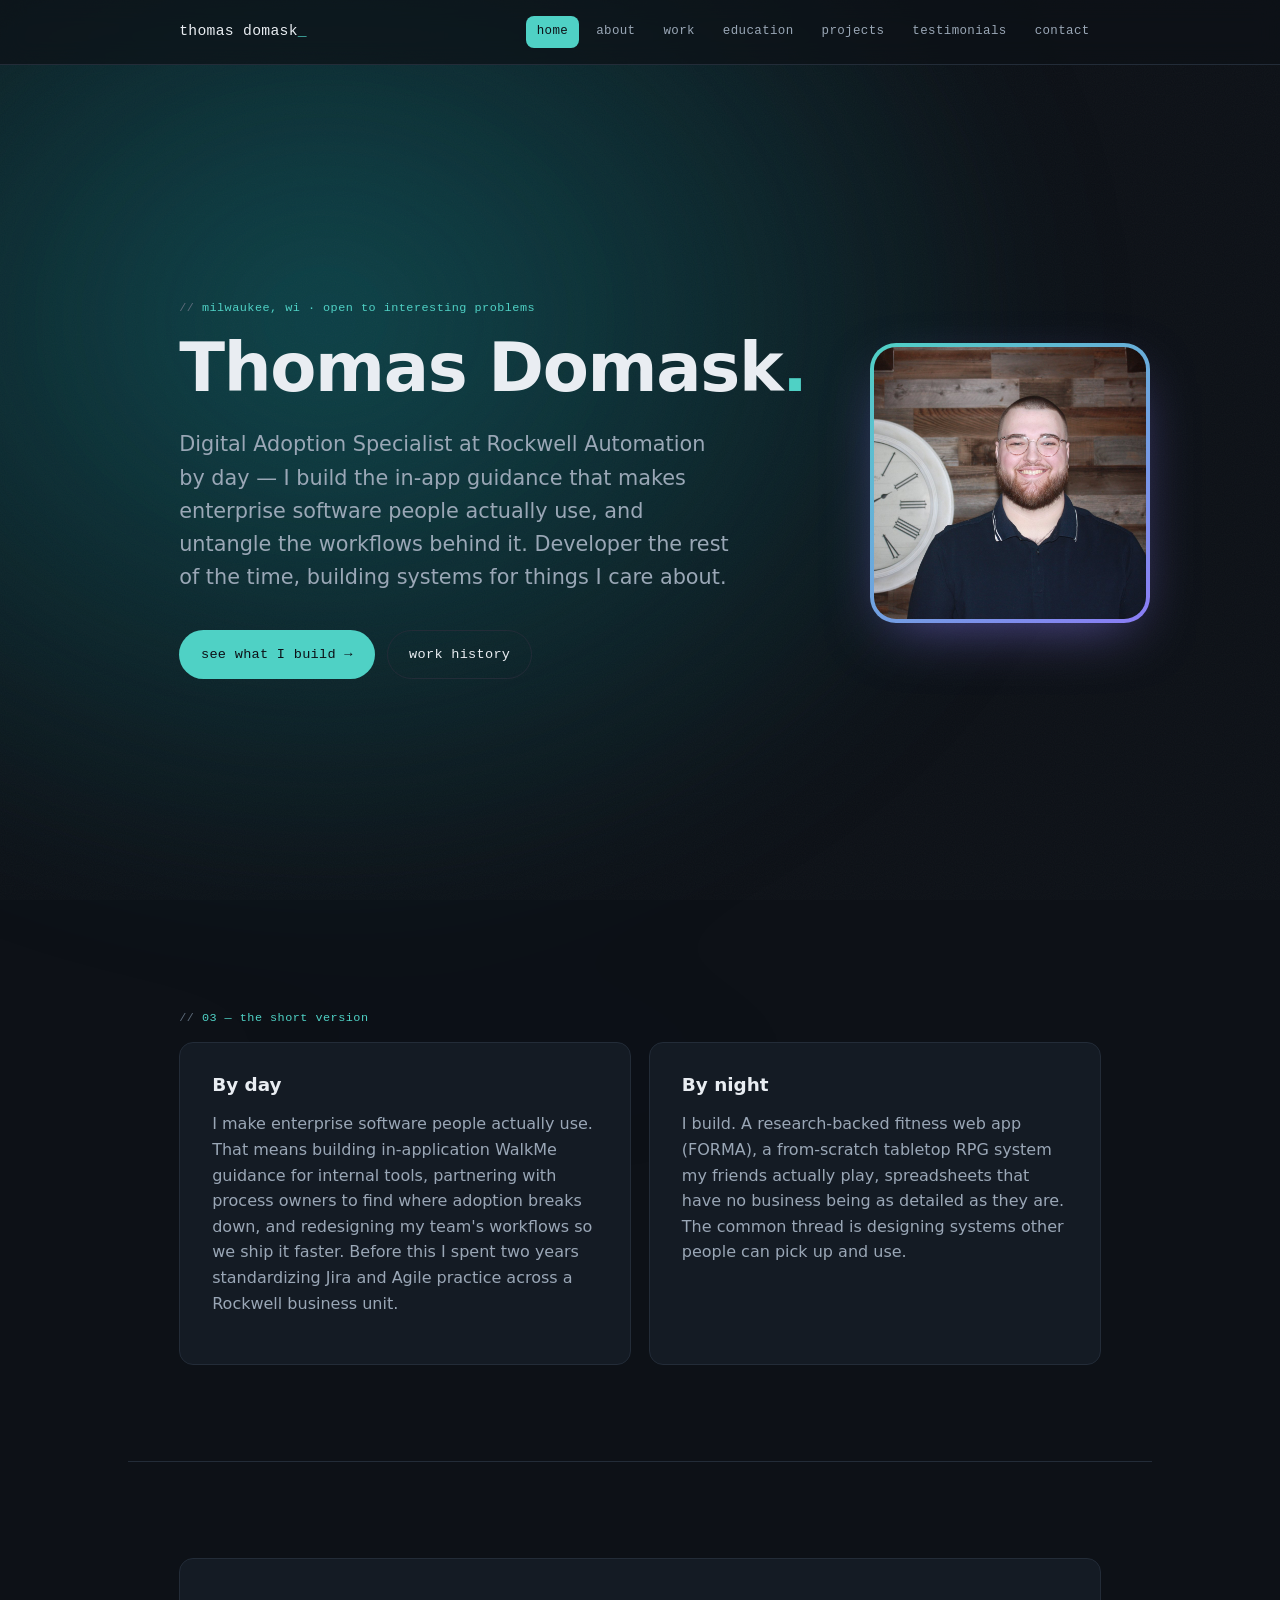
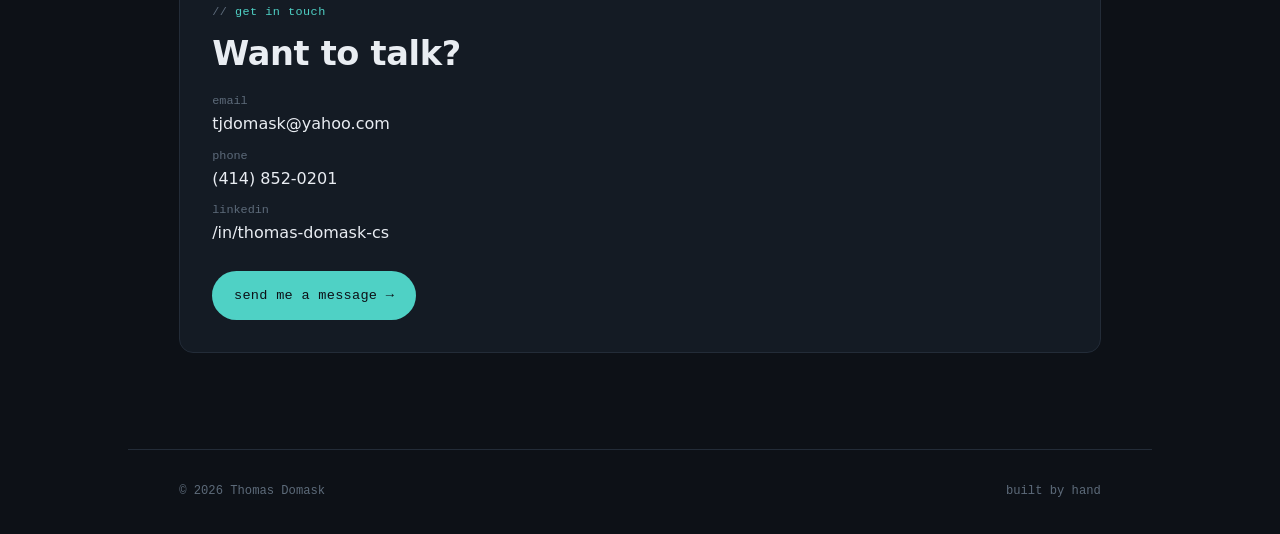
==== commit 85aec44e: "Add files via upload" ====
--- a/index.html
+++ b/index.html
@@ -108,7 +108,7 @@
   <!-- ===================== footer ===================== -->
   <footer class="foot wrap">
     <span>&copy; <span data-year>2025</span> Thomas Domask</span>
-    <span>built by hand · no template · <a href="https://github.com/tjdomask23" target="_blank" rel="noopener">github</a></span>
+    <span>built by hand</span>
   </footer>
 
   <script src="site.js"></script>
--- a/style.css
+++ b/style.css
@@ -164,7 +164,7 @@
 
 /* headings ---------------------------------------------------- */
 h1, h2, h3 { font-family: var(--display); font-weight: 600; line-height: 1.1; margin: 0; }
-h1 { font-size: clamp(2.4rem, 6vw, 4.2rem); letter-spacing: -0.02em; }
+h1 { font-size: clamp(2rem, 9vw, 4.2rem); letter-spacing: -0.02em; overflow-wrap: break-word; }
 h2 { font-size: clamp(1.5rem, 3.4vw, 2.1rem); letter-spacing: -0.01em; }
 h3 { font-size: 1.15rem; }
 
@@ -192,22 +192,26 @@
 }
 .hero .cta-row { display: flex; gap: 0.8rem; flex-wrap: wrap; margin-top: 2.2rem; }
 
-/* portrait in hero — holds a real photo, gradient becomes the frame */
+/* portrait in hero — holds a real photo, gradient becomes the frame.
+   width is fluid but hard-capped so it can never bleed into a background. */
 .portrait {
-  width: clamp(150px, 26vw, 260px);
+  width: clamp(160px, 28vw, 280px);
+  max-width: 100%;
   aspect-ratio: 1;
   border-radius: 26px;
   background: linear-gradient(145deg, var(--cyan), var(--violet));
   padding: 4px;
   box-shadow: 0 20px 60px -20px color-mix(in srgb, var(--violet) 60%, transparent);
   position: relative;
+  flex: none;
 }
 .portrait-img {
   width: 100%;
   height: 100%;
+  max-width: 100%;
   object-fit: cover;
   /* crop toward the subject (right side of the frame), not the wall */
-  object-position: 68% 28%;
+  object-position: 70% 26%;
   border-radius: 22px;
   display: block;
 }
@@ -384,7 +388,21 @@
 .prose p { max-width: 62ch; margin-bottom: 1.1rem; }
 .prose p:first-of-type { color: var(--paper); font-size: 1.1rem; }
 
-/* responsive nav --------------------------------------------- */
+/* responsive ------------------------------------------------- */
+
+/* tablet / mid — stack the hero before things get cramped, but keep
+   the full nav until it actually runs out of room */
+@media (max-width: 880px) {
+  .hero-grid {
+    grid-template-columns: 1fr;
+    justify-items: start;
+    gap: clamp(1.5rem, 5vw, 2.5rem);
+  }
+  .portrait { order: -1; }            /* photo above the text */
+  .hero { min-height: auto; padding-block: clamp(2.5rem, 8vw, 4rem); }
+}
+
+/* phone — collapse nav to a burger, center the portrait */
 @media (max-width: 680px) {
   .burger { display: inline-block; }
   .nav {
@@ -399,9 +417,17 @@
   }
   .nav.open { display: flex; }
   .nav a { padding: 0.7rem 0.4rem; }
-  .hero-grid { grid-template-columns: 1fr; }
-  .portrait { order: -1; }
+  .hero-grid { justify-items: center; text-align: left; }
+  .portrait { width: clamp(160px, 50vw, 220px); }
   .tl-head .when { margin-left: 0; width: 100%; }
+  .card-grid.two { grid-template-columns: 1fr; }
+}
+
+/* very small phones — keep buttons and contact rows from overflowing */
+@media (max-width: 380px) {
+  .cta-row { flex-direction: column; align-items: stretch; }
+  .cta-row .btn { justify-content: center; }
+  .eyebrow { font-size: 0.62rem; }
 }
 
 /* respect reduced motion */
